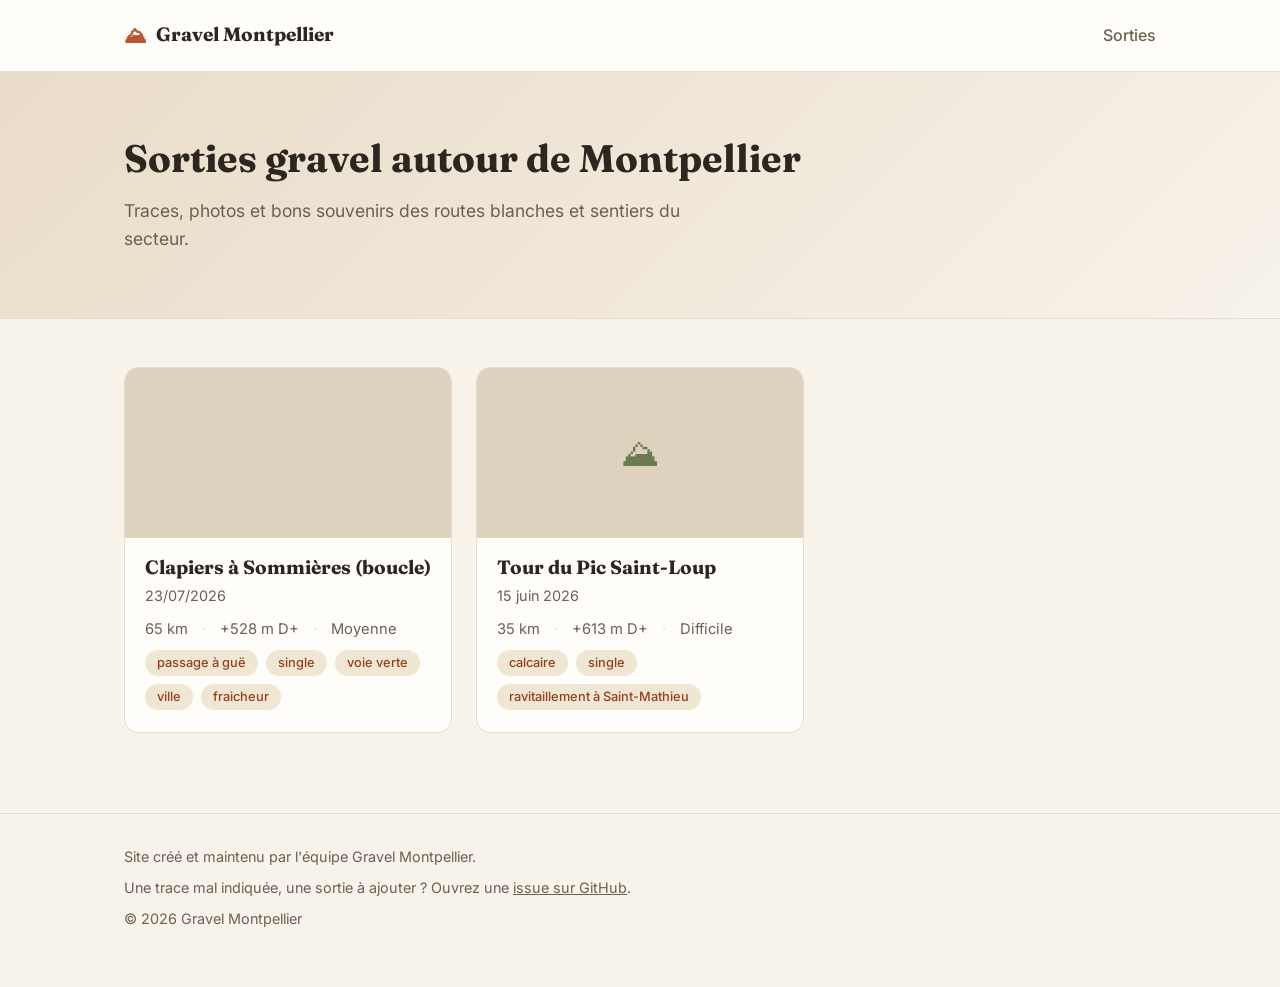
==== public/index.html @ 765e838c "add panormax" ====
<!DOCTYPE html>
<html lang="fr">
<head>
  <meta charset="UTF-8">
  <meta name="viewport" content="width=device-width, initial-scale=1.0">
  <title>Gravel Montpellier · Gravel Montpellier</title>
  <link rel="stylesheet" href="static/style.css">
  <link rel="preconnect" href="https://fonts.googleapis.com">
  <link href="https://fonts.googleapis.com/css2?family=Fraunces:wght@600;700&family=Inter:wght@400;500;600&display=swap" rel="stylesheet">
</head>
<body>
  <header class="site-header">
    <div class="wrap">
      <a class="brand" href="index.html">
        <span class="brand-mark">⛰</span>
        <span>Gravel Montpellier</span>
      </a>
      <nav>
        <a href="index.html">Sorties</a>
      </nav>
    </div>
  </header>

  <script src="static/script.js"></script>

  <main>
    
<section class="hero">
  <div class="wrap">
    <h1>Sorties gravel autour de Montpellier</h1>
    <p class="hero-sub">Traces, photos et bons souvenirs des routes blanches et sentiers du secteur.</p>
  </div>
</section>

<section class="wrap">
  
  <div class="ride-grid">
    
    <a class="ride-card" href="rides/clapiers-sommieres/index.html">
      
        <div class="ride-card-photo" style="background-image:url('rides/clapiers-sommieres/photos/PXL_20260221_072934009.MP.jpg')"></div>
      
      <div class="ride-card-body">
        <h2>Clapiers à Sommières (boucle)</h2>
        <p class="ride-card-date">23/07/2026</p>
        <ul class="ride-stats">
          <li>65 km</li>
          <li>+528 m D+</li>
          <li>Moyenne</li>
        </ul>
        
        <div class="ride-tags">
          <span class="tag">passage à guë</span><span class="tag">single</span><span class="tag">voie verte</span><span class="tag">ville</span><span class="tag">fraicheur</span>
        </div>
        
      </div>
    </a>
    
    <a class="ride-card" href="rides/exemple-pic-saint-loup/index.html">
      
        <div class="ride-card-photo ride-card-photo--placeholder">⛰</div>
      
      <div class="ride-card-body">
        <h2>Tour du Pic Saint-Loup</h2>
        <p class="ride-card-date">15 juin 2026</p>
        <ul class="ride-stats">
          <li>35 km</li>
          <li>+613 m D+</li>
          <li>Difficile</li>
        </ul>
        
        <div class="ride-tags">
          <span class="tag">calcaire</span><span class="tag">single</span><span class="tag">ravitaillement à Saint-Mathieu</span>
        </div>
        
      </div>
    </a>
    
  </div>
  
</section>

  </main>

  <footer class="site-footer">
    <div class="wrap">
      <p>Site créé et maintenu par l&#39;équipe Gravel Montpellier.</p>
<p>Une trace mal indiquée, une sortie à ajouter ? Ouvrez une <a href="https://github.com/" target="_blank" rel="noopener">issue sur GitHub</a>.</p>
<p>© 2026 Gravel Montpellier</p>

    </div>
  </footer>

</body>
</html>
---- public/static/style.css ----
:root {
  --cream: #f7f2ea;
  --paper: #fffdf9;
  --ink: #2b2620;
  --ink-soft: #6b6053;
  --terracotta: #b8562f;
  --terracotta-dark: #93411f;
  --olive: #6b7a4f;
  --line: #e6ddce;
  --radius: 14px;
}

* { box-sizing: border-box; }

body {
  margin: 0;
  font-family: 'Inter', system-ui, sans-serif;
  background: var(--cream);
  color: var(--ink);
  line-height: 1.55;
}

h1, h2, h3 {
  font-family: 'Fraunces', Georgia, serif;
  font-weight: 700;
  line-height: 1.15;
  margin: 0 0 0.4em;
}

a { color: var(--terracotta-dark); text-decoration: none; }
a:hover { text-decoration: underline; }

.wrap {
  max-width: 1080px;
  margin: 0 auto;
  padding: 0 24px;
}

/* Header */
.site-header {
  background: var(--paper);
  border-bottom: 1px solid var(--line);
}
.site-header .wrap {
  display: flex;
  align-items: center;
  justify-content: space-between;
  padding-top: 18px;
  padding-bottom: 18px;
}
.brand {
  display: flex;
  align-items: center;
  gap: 10px;
  font-family: 'Fraunces', serif;
  font-weight: 700;
  font-size: 1.2rem;
  color: var(--ink);
}
.brand:hover { text-decoration: none; }
.brand-mark { color: var(--terracotta); font-size: 1.4rem; }
.site-header nav a {
  color: var(--ink-soft);
  font-weight: 500;
  margin-left: 20px;
}

/* Hero */
.hero {
  background: linear-gradient(135deg, #e9dcc8, var(--cream));
  padding: 64px 0 48px;
  border-bottom: 1px solid var(--line);
}
.hero h1 { font-size: 2.4rem; max-width: 720px; }
.hero-sub { color: var(--ink-soft); font-size: 1.1rem; max-width: 560px; }

.empty { color: var(--ink-soft); padding: 48px 0; }

/* Ride grid / cards */
.ride-grid {
  display: grid;
  grid-template-columns: repeat(auto-fill, minmax(280px, 1fr));
  gap: 24px;
  padding: 48px 0;
}
.ride-card {
  background: var(--paper);
  border: 1px solid var(--line);
  border-radius: var(--radius);
  overflow: hidden;
  color: var(--ink);
  display: flex;
  flex-direction: column;
  transition: transform 0.15s ease, box-shadow 0.15s ease;
}
.ride-card:hover {
  text-decoration: none;
  transform: translateY(-3px);
  box-shadow: 0 10px 24px rgba(43, 38, 32, 0.08);
}
.ride-card-photo {
  height: 170px;
  background-size: cover;
  background-position: center;
  background-color: #ddd2bd;
}
.ride-card-photo--placeholder {
  display: flex;
  align-items: center;
  justify-content: center;
  font-size: 2.4rem;
  color: var(--olive);
}
.ride-card-body { padding: 18px 20px 22px; }
.ride-card-body h2 { font-size: 1.2rem; }
.ride-card-date { color: var(--ink-soft); font-size: 0.9rem; margin: 0 0 10px; }

.ride-stats {
  list-style: none;
  display: flex;
  flex-wrap: wrap;
  gap: 8px 14px;
  margin: 0 0 10px;
  padding: 0;
  font-size: 0.92rem;
  color: var(--ink-soft);
}
.ride-stats li:not(:last-child)::after {
  content: '·';
  margin-left: 14px;
  color: var(--line);
}
.ride-stats--big {
  font-size: 1.05rem;
  margin: 14px 0 6px;
}

.ride-tags { display: flex; flex-wrap: wrap; gap: 8px; margin-top: 4px; }
.tag {
  background: #efe6d4;
  color: var(--terracotta-dark);
  border-radius: 999px;
  padding: 3px 12px;
  font-size: 0.8rem;
  font-weight: 500;
}

/* Ride detail */
.ride { padding: 48px 0 64px; }
.back { margin-bottom: 8px; }
.back a { color: var(--ink-soft); font-size: 0.92rem; }
.ride h1 { font-size: 2.1rem; margin-top: 4px; }

.ride-map {
  height: 420px;
  border-radius: var(--radius);
  margin: 24px 0;
  border: 1px solid var(--line);
}

.gpx-download { margin-top: -10px; }

.ride-body { max-width: 720px; margin-top: 24px; }
.ride-body h2 { font-size: 1.4rem; margin-top: 1.4em; }
.ride-body p { margin: 0 0 1em; }
.ride-body ul { padding-left: 1.2em; }

.gallery {
  display: grid;
  grid-template-columns: repeat(auto-fill, minmax(160px, 1fr));
  gap: 12px;
  margin-top: 32px;
}
.gallery-item img {
  width: 100%;
  height: 140px;
  object-fit: cover;
  border-radius: 10px;
  border: 1px solid var(--line);
  display: block;
}

/* Footer */
.site-footer {
  border-top: 1px solid var(--line);
  padding: 32px 0 48px;
  margin-top: 32px;
  color: var(--ink-soft);
  font-size: 0.9rem;
}
.site-footer a { color: var(--ink-soft); text-decoration: underline; }
.site-footer p { margin: 0 0 0.6em; }

@media (max-width: 600px) {
  .hero { padding: 44px 0 32px; }
  .hero h1 { font-size: 1.8rem; }
  .ride-map { height: 300px; }
}

/* Marqueurs carte (POI, photo, panoramax) */
.gm-marker {
  width: 28px;
  height: 28px;
  border-radius: 50% 50% 50% 0;
  transform: rotate(-45deg);
  border: 2px solid var(--paper);
  box-shadow: 0 2px 6px rgba(43, 38, 32, 0.35);
  background: var(--terracotta);
  display: flex;
  align-items: center;
  justify-content: center;
}
.gm-marker::after {
  content: '';
  display: block;
  width: 10px;
  height: 10px;
  transform: rotate(45deg);
}
.gm-marker--generic { background: var(--terracotta); }
.gm-marker--water    { background: #3d7ea6; }
.gm-marker--food     { background: #b8562f; }
.gm-marker--danger   { background: #b5342a; }
.gm-marker--viewpoint{ background: var(--olive); }
.gm-marker--photo    { background: #4a4238; }
.gm-marker--panoramax{ background: #6b3fa0; }

/* Modale générique (photo / panoramax) */
.gm-modal {
  position: fixed;
  inset: 0;
  z-index: 1000;
  display: none;
}
.gm-modal--open { display: block; }
.gm-modal-backdrop {
  position: absolute;
  inset: 0;
  background: rgba(20, 17, 13, 0.82);
}
.gm-modal-body {
  position: relative;
  z-index: 1;
  max-width: min(920px, 92vw);
  max-height: 88vh;
  margin: 6vh auto 0;
  display: flex;
  align-items: center;
  justify-content: center;
}
.gm-modal-close {
  position: absolute;
  top: 18px;
  right: 24px;
  z-index: 2;
  background: transparent;
  border: none;
  color: #fff;
  font-size: 2rem;
  line-height: 1;
  cursor: pointer;
}
body.gm-modal-lock { overflow: hidden; }

.gm-lightbox { text-align: center; }
.gm-lightbox img {
  max-width: 92vw;
  max-height: 78vh;
  border-radius: 8px;
  display: block;
  margin: 0 auto;
}
.gm-lightbox-caption {
  color: #f2ece0;
  margin-top: 12px;
  font-size: 0.95rem;
}

.gm-panoramax {
  width: min(880px, 90vw);
  height: min(560px, 70vh);
}
.gm-panoramax pnx-photo-viewer {
  width: 100%;
  height: 100%;
  display: block;
  border-radius: 8px;
  overflow: hidden;
}
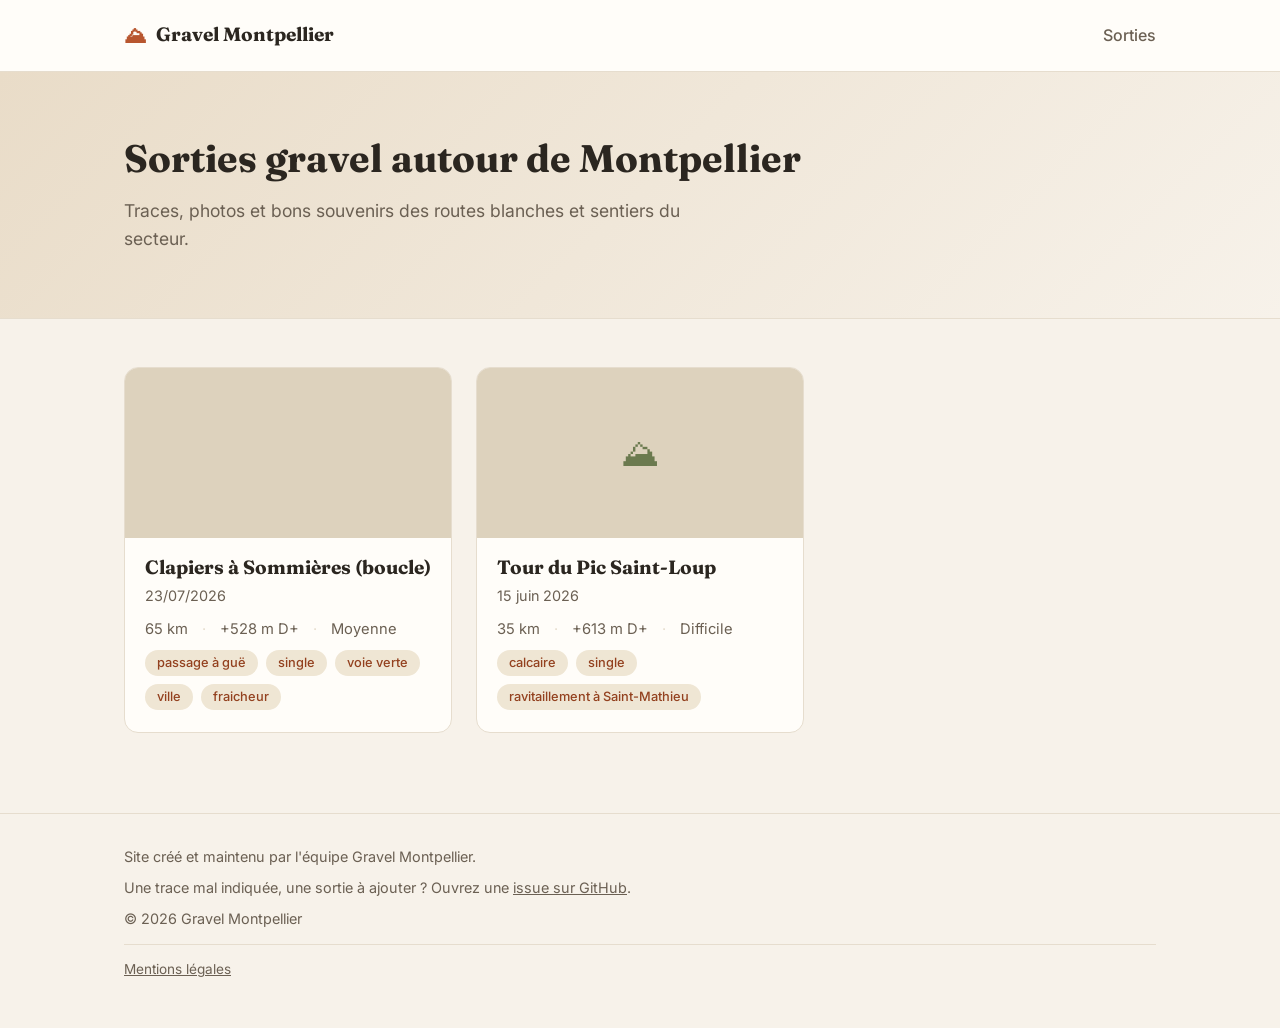
==== commit 7a80463a: "add features" ====
--- a/public/index.html
+++ b/public/index.html
@@ -5,6 +5,9 @@
   <meta charset="UTF-8">
   <meta name="viewport" content="width=device-width, initial-scale=1.0">
   <title>Gravel Montpellier · Gravel Montpellier</title>
+  
+  
+  
   <link rel="stylesheet" href="static/style.css">
   <link rel="preconnect" href="https://fonts.googleapis.com">
   <link href="https://fonts.googleapis.com/css2?family=Fraunces:wght@600;700&family=Inter:wght@400;500;600&display=swap" rel="stylesheet">
@@ -21,7 +24,6 @@
       </nav>
     </div>
   </header>
-
   <script src="static/script.js"></script>
 
   <main>
@@ -89,6 +91,9 @@
 <p>Une trace mal indiquée, une sortie à ajouter ? Ouvrez une <a href="https://github.com/" target="_blank" rel="noopener">issue sur GitHub</a>.</p>
 <p>© 2026 Gravel Montpellier</p>
 
+      <nav class="footer-legal-nav">
+        <a href="mentions-legales.html">Mentions légales</a>
+      </nav>
     </div>
   </footer>
 
--- a/public/static/style.css
+++ b/public/static/style.css
@@ -160,6 +160,34 @@
 
 .gpx-download { margin-top: -10px; }
 
+/* Profil altimétrique */
+.elevation-wrap { margin: 24px 0; }
+.elevation-title { font-size: 1.1rem; margin-bottom: 10px; }
+.elevation-profile {
+  width: 100%;
+  height: auto;
+  display: block;
+  background: var(--paper);
+  border: 1px solid var(--line);
+  border-radius: var(--radius);
+}
+.elevation-axis { stroke: var(--line); stroke-width: 1; }
+.elevation-area { fill: rgba(184, 86, 47, 0.16); }
+.elevation-line { stroke: var(--terracotta); stroke-width: 2; }
+.elevation-label {
+  font-size: 10px;
+  fill: var(--ink-soft);
+  font-family: 'Inter', system-ui, sans-serif;
+}
+.elevation-label--km { text-anchor: middle; }
+.elevation-label--end { text-anchor: end; }
+.elevation-marker { stroke: var(--paper); stroke-width: 1.5; cursor: pointer; }
+.elevation-marker--water     { fill: #3d7ea6; }
+.elevation-marker--food      { fill: #b8562f; }
+.elevation-marker--danger    { fill: #b5342a; }
+.elevation-marker--viewpoint { fill: var(--olive); }
+.elevation-marker--generic   { fill: var(--terracotta); }
+
 .ride-body { max-width: 720px; margin-top: 24px; }
 .ride-body h2 { font-size: 1.4rem; margin-top: 1.4em; }
 .ride-body p { margin: 0 0 1em; }
@@ -190,6 +218,108 @@
 }
 .site-footer a { color: var(--ink-soft); text-decoration: underline; }
 .site-footer p { margin: 0 0 0.6em; }
+.footer-legal-nav {
+  margin-top: 14px;
+  padding-top: 14px;
+  border-top: 1px solid var(--line);
+  font-size: 0.85rem;
+}
+
+/* Bandeau d'avertissement sur les pages de sortie */
+.disclaimer {
+  background: #fbf1de;
+  border: 1px solid #e7cd9a;
+  color: #6b4e1f;
+  border-radius: 10px;
+  padding: 14px 18px;
+  font-size: 0.9rem;
+  margin: 20px 0;
+}
+.disclaimer a { color: #6b4e1f; text-decoration: underline; }
+
+/* Bloc de partage */
+.share-bar {
+  display: flex;
+  flex-wrap: wrap;
+  align-items: center;
+  gap: 8px;
+  margin: 18px 0;
+}
+.share-label {
+  color: var(--ink-soft);
+  font-size: 0.88rem;
+  margin-right: 4px;
+}
+.share-btn {
+  display: inline-flex;
+  align-items: center;
+  border: 1px solid var(--line);
+  border-radius: 999px;
+  padding: 6px 14px;
+  font-size: 0.85rem;
+  font-weight: 500;
+  font-family: inherit;
+  color: var(--ink);
+  background: var(--paper);
+  cursor: pointer;
+  transition: background 0.15s ease, color 0.15s ease, border-color 0.15s ease;
+}
+.share-btn:hover { text-decoration: none; }
+.share-btn--fb:hover   { background: #1877f2; border-color: #1877f2; color: #fff; }
+.share-btn--wa:hover   { background: #25d366; border-color: #25d366; color: #fff; }
+.share-btn--x:hover    { background: #14171a; border-color: #14171a; color: #fff; }
+.share-btn--mail:hover { background: var(--olive); border-color: var(--olive); color: #fff; }
+.share-btn--copy:hover { background: var(--terracotta); border-color: var(--terracotta); color: #fff; }
+.share-btn--copied     { background: var(--olive); border-color: var(--olive); color: #fff; }
+
+/* Page Mentions légales */
+.legal { padding: 48px 0 64px; max-width: 760px; }
+.legal-body h2 { font-size: 1.3rem; margin-top: 1.6em; }
+.legal-body p { margin: 0 0 1em; }
+.legal-body ul { padding-left: 1.2em; }
+.legal-body li { margin-bottom: 0.4em; }
+
+/* Synthèse ravitaillement (points d'eau / boulangeries) */
+.supplies {
+  max-width: 720px;
+  margin-top: 32px;
+  padding-top: 24px;
+  border-top: 1px solid var(--line);
+}
+.supplies h2 { font-size: 1.25rem; }
+.supplies-list {
+  list-style: none;
+  padding: 0;
+  margin: 12px 0 0;
+  display: flex;
+  flex-direction: column;
+  gap: 8px;
+}
+.supplies-item {
+  display: flex;
+  align-items: baseline;
+  flex-wrap: wrap;
+  gap: 8px;
+  background: var(--paper);
+  border: 1px solid var(--line);
+  border-radius: 10px;
+  padding: 10px 14px;
+  font-size: 0.92rem;
+}
+.supplies-icon::before { font-size: 1rem; }
+.supplies-item--water .supplies-icon::before { content: '💧'; }
+.supplies-item--food  .supplies-icon::before { content: '🥐'; }
+.supplies-km {
+  font-weight: 600;
+  color: var(--terracotta-dark);
+  white-space: nowrap;
+}
+.supplies-label { font-weight: 500; }
+.supplies-note {
+  color: var(--ink-soft);
+  font-size: 0.88rem;
+  flex-basis: 100%;
+}
 
 @media (max-width: 600px) {
   .hero { padding: 44px 0 32px; }
@@ -211,19 +341,31 @@
   justify-content: center;
 }
 .gm-marker::after {
-  content: '';
+  content: '📍';
   display: block;
-  width: 10px;
-  height: 10px;
+  font-size: 13px;
+  line-height: 1;
   transform: rotate(45deg);
 }
 .gm-marker--generic { background: var(--terracotta); }
 .gm-marker--water    { background: #3d7ea6; }
+.gm-marker--water::after     { content: '💧'; }
 .gm-marker--food     { background: #b8562f; }
+.gm-marker--food::after      { content: '🥐'; }
 .gm-marker--danger   { background: #b5342a; }
+.gm-marker--danger::after    { content: '⚠️'; }
 .gm-marker--viewpoint{ background: var(--olive); }
+.gm-marker--viewpoint::after { content: '👁️'; }
 .gm-marker--photo    { background: #4a4238; }
+.gm-marker--photo::after     { content: '📷'; }
 .gm-marker--panoramax{ background: #6b3fa0; }
+.gm-marker--panoramax::after { content: '🧭'; }
+.gm-marker--start        { background: #3f8f4f; }
+.gm-marker--start::after     { content: '🚩'; }
+.gm-marker--finish       { background: #b5342a; }
+.gm-marker--finish::after    { content: '🏁'; }
+.gm-marker--start-finish { background: #3f8f4f; }
+.gm-marker--start-finish::after { content: '🚩'; }
 
 /* Modale générique (photo / panoramax) */
 .gm-modal {
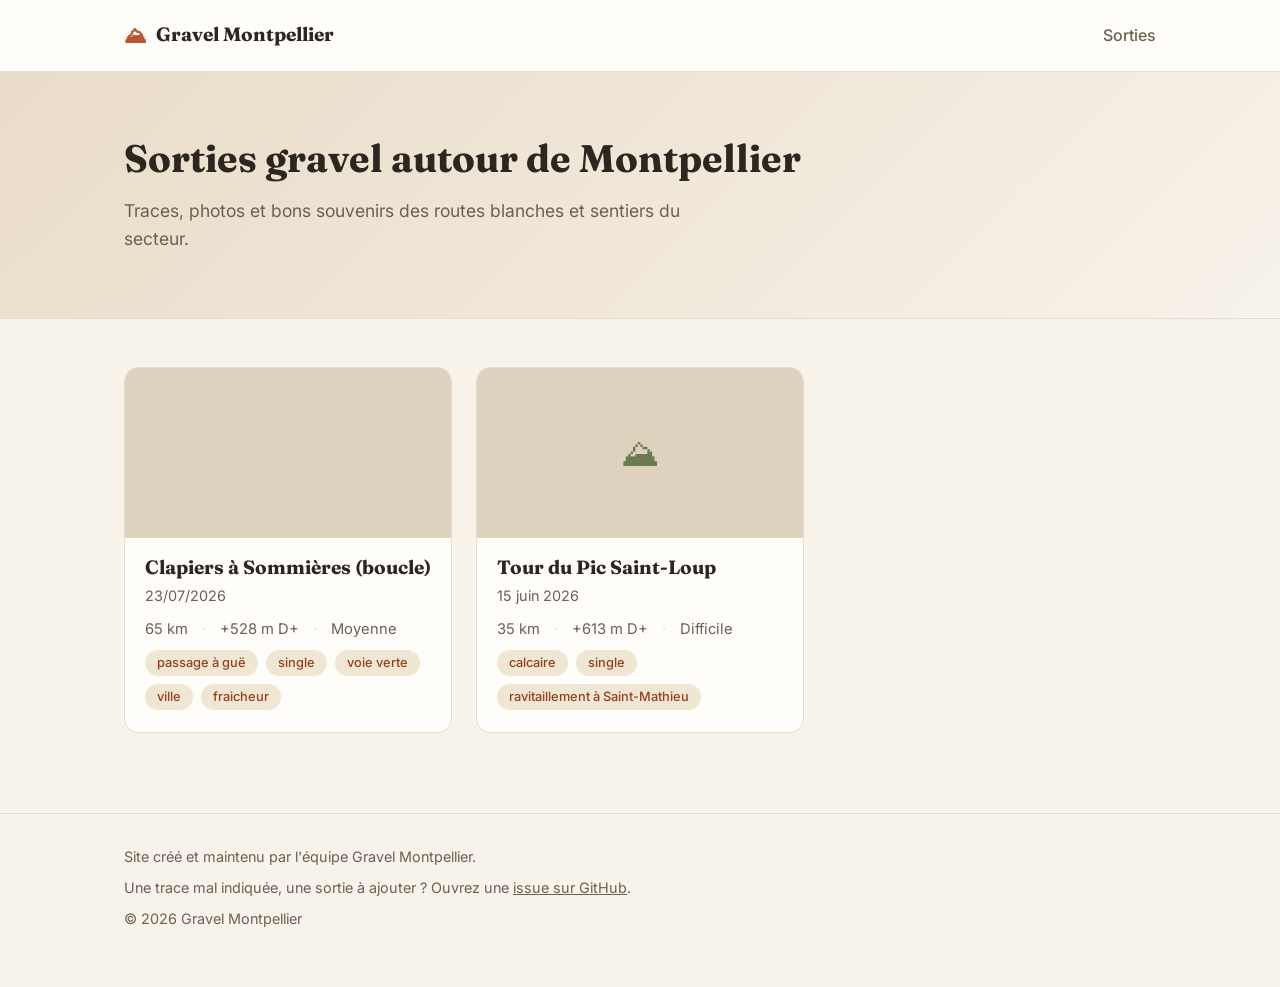
==== commit 610586a2: "features" ====
--- a/public/index.html
+++ b/public/index.html
@@ -5,9 +5,6 @@
   <meta charset="UTF-8">
   <meta name="viewport" content="width=device-width, initial-scale=1.0">
   <title>Gravel Montpellier · Gravel Montpellier</title>
-  
-  
-  
   <link rel="stylesheet" href="static/style.css">
   <link rel="preconnect" href="https://fonts.googleapis.com">
   <link href="https://fonts.googleapis.com/css2?family=Fraunces:wght@600;700&family=Inter:wght@400;500;600&display=swap" rel="stylesheet">
@@ -24,6 +21,7 @@
       </nav>
     </div>
   </header>
+
   <script src="static/script.js"></script>
 
   <main>
@@ -91,9 +89,6 @@
 <p>Une trace mal indiquée, une sortie à ajouter ? Ouvrez une <a href="https://github.com/" target="_blank" rel="noopener">issue sur GitHub</a>.</p>
 <p>© 2026 Gravel Montpellier</p>
 
-      <nav class="footer-legal-nav">
-        <a href="mentions-legales.html">Mentions légales</a>
-      </nav>
     </div>
   </footer>
 
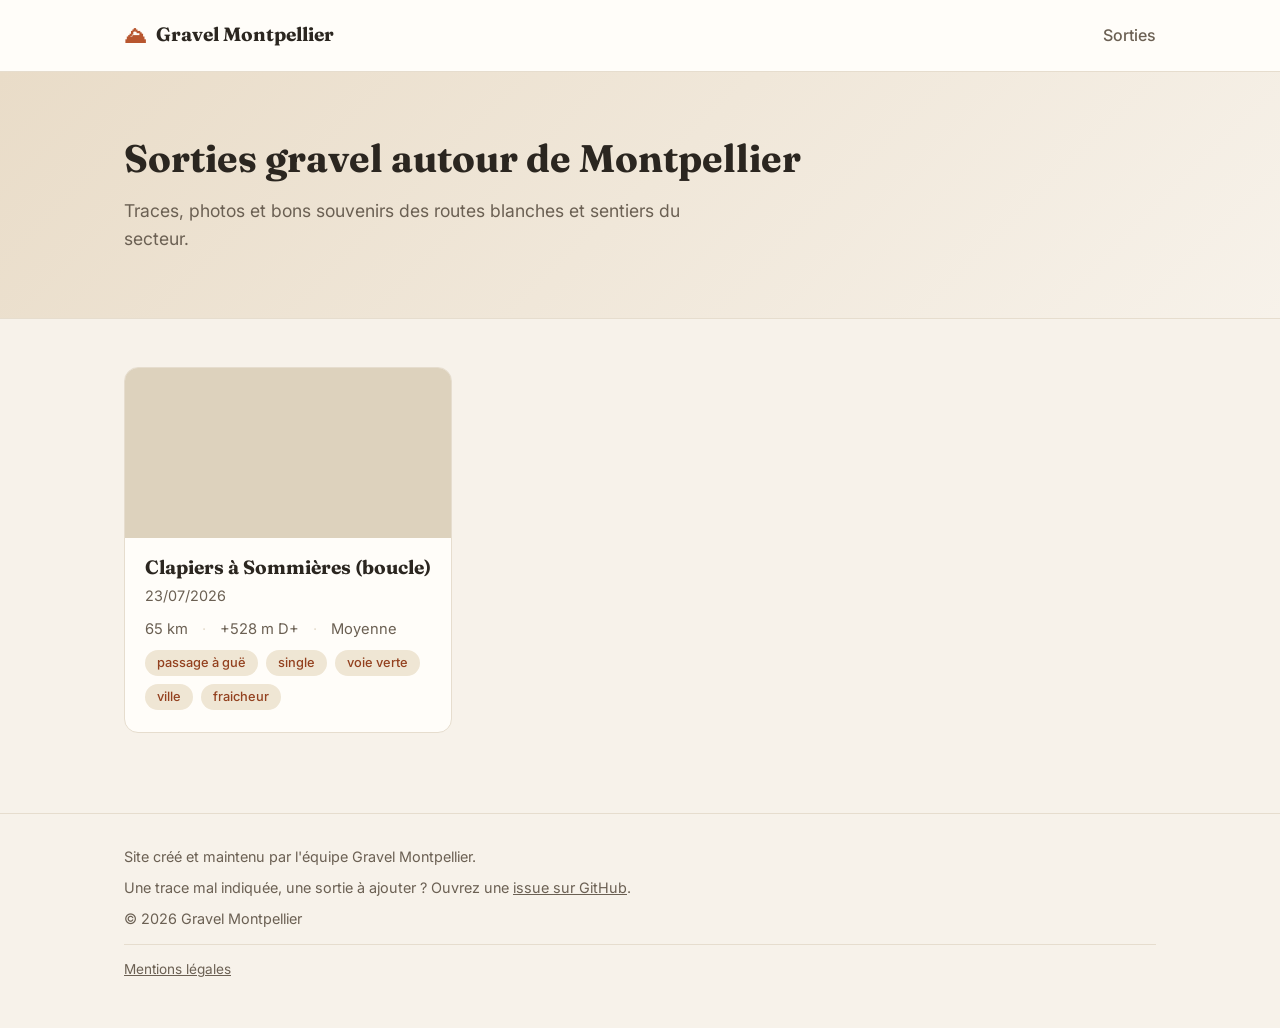
==== commit 1d498053: "type" ====
--- a/public/index.html
+++ b/public/index.html
@@ -5,6 +5,9 @@
   <meta charset="UTF-8">
   <meta name="viewport" content="width=device-width, initial-scale=1.0">
   <title>Gravel Montpellier · Gravel Montpellier</title>
+  
+  
+  
   <link rel="stylesheet" href="static/style.css">
   <link rel="preconnect" href="https://fonts.googleapis.com">
   <link href="https://fonts.googleapis.com/css2?family=Fraunces:wght@600;700&family=Inter:wght@400;500;600&display=swap" rel="stylesheet">
@@ -21,8 +24,6 @@
       </nav>
     </div>
   </header>
-
-  <script src="static/script.js"></script>
 
   <main>
     
@@ -57,26 +58,6 @@
       </div>
     </a>
     
-    <a class="ride-card" href="rides/exemple-pic-saint-loup/index.html">
-      
-        <div class="ride-card-photo ride-card-photo--placeholder">⛰</div>
-      
-      <div class="ride-card-body">
-        <h2>Tour du Pic Saint-Loup</h2>
-        <p class="ride-card-date">15 juin 2026</p>
-        <ul class="ride-stats">
-          <li>35 km</li>
-          <li>+613 m D+</li>
-          <li>Difficile</li>
-        </ul>
-        
-        <div class="ride-tags">
-          <span class="tag">calcaire</span><span class="tag">single</span><span class="tag">ravitaillement à Saint-Mathieu</span>
-        </div>
-        
-      </div>
-    </a>
-    
   </div>
   
 </section>
@@ -89,8 +70,12 @@
 <p>Une trace mal indiquée, une sortie à ajouter ? Ouvrez une <a href="https://github.com/" target="_blank" rel="noopener">issue sur GitHub</a>.</p>
 <p>© 2026 Gravel Montpellier</p>
 
+      <nav class="footer-legal-nav">
+        <a href="mentions-legales.html">Mentions légales</a>
+      </nav>
     </div>
   </footer>
 
+  <script src="static/script.js"></script>
 </body>
 </html>
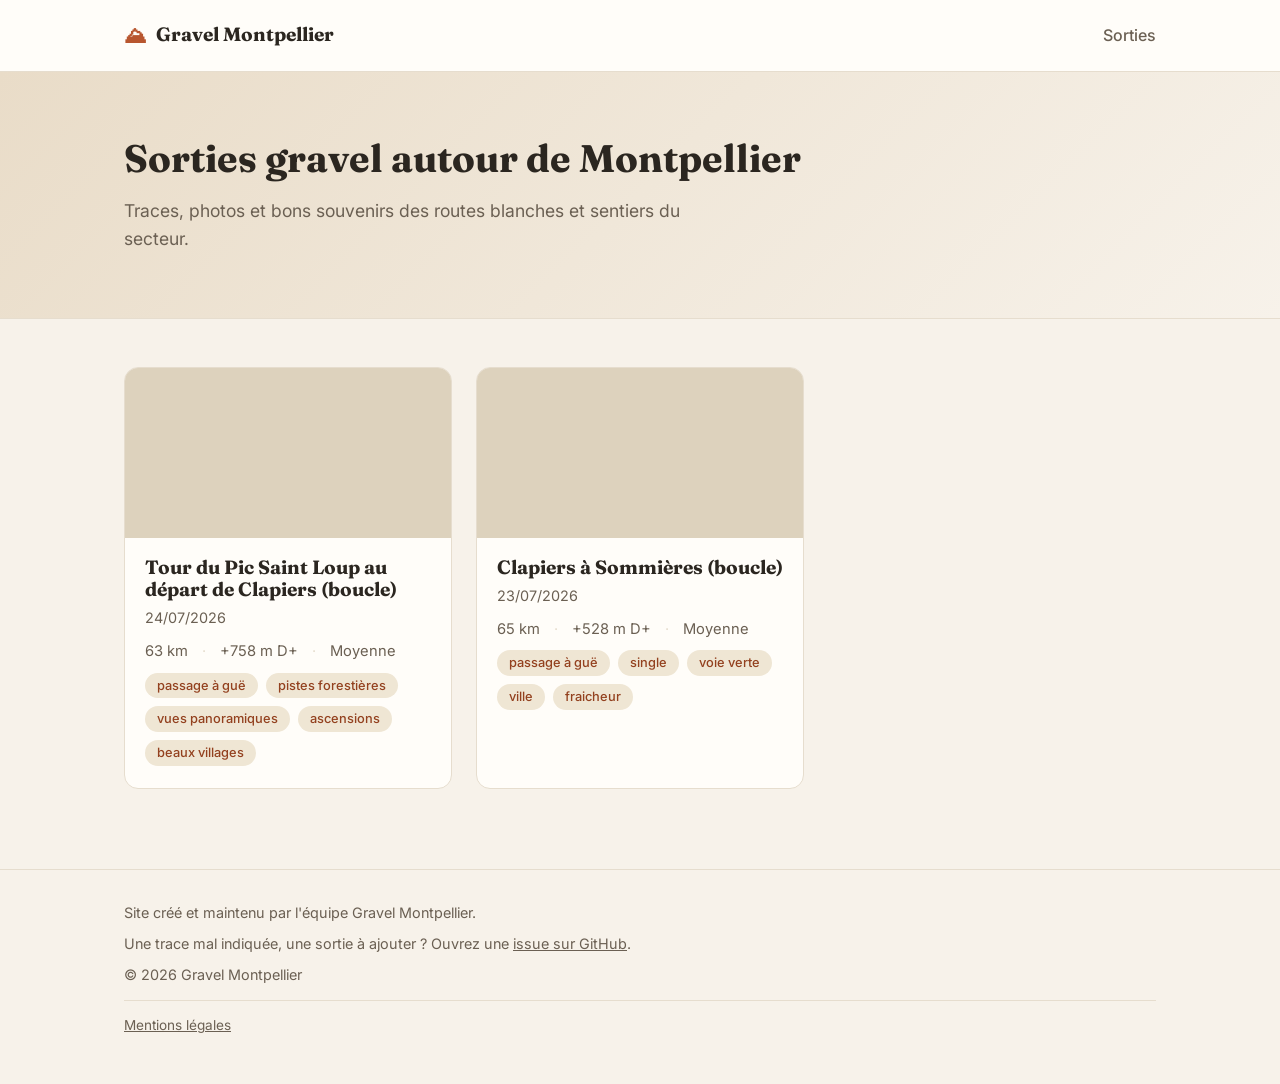
==== commit 5737118c: "add tour pic" ====
--- a/public/index.html
+++ b/public/index.html
@@ -24,6 +24,7 @@
       </nav>
     </div>
   </header>
+  <script src="static/script.js"></script>
 
   <main>
     
@@ -38,9 +39,29 @@
   
   <div class="ride-grid">
     
+    <a class="ride-card" href="rides/clapiers-tour-picsaintloup/index.html">
+      
+        <div class="ride-card-photo" style="background-image:url('rides/clapiers-tour-picsaintloup/photos/PXL_20241019_070126155.jpg')"></div>
+      
+      <div class="ride-card-body">
+        <h2>Tour du Pic Saint Loup au départ de Clapiers (boucle)</h2>
+        <p class="ride-card-date">24/07/2026</p>
+        <ul class="ride-stats">
+          <li>63 km</li>
+          <li>+758 m D+</li>
+          <li>Moyenne</li>
+        </ul>
+        
+        <div class="ride-tags">
+          <span class="tag">passage à guë</span><span class="tag">pistes forestières</span><span class="tag">vues panoramiques</span><span class="tag">ascensions</span><span class="tag">beaux villages</span>
+        </div>
+        
+      </div>
+    </a>
+    
     <a class="ride-card" href="rides/clapiers-sommieres/index.html">
       
-        <div class="ride-card-photo" style="background-image:url('rides/clapiers-sommieres/photos/PXL_20260221_072934009.MP.jpg')"></div>
+        <div class="ride-card-photo" style="background-image:url('rides/clapiers-sommieres/photos/0.jpg')"></div>
       
       <div class="ride-card-body">
         <h2>Clapiers à Sommières (boucle)</h2>
@@ -76,6 +97,5 @@
     </div>
   </footer>
 
-  <script src="static/script.js"></script>
 </body>
 </html>
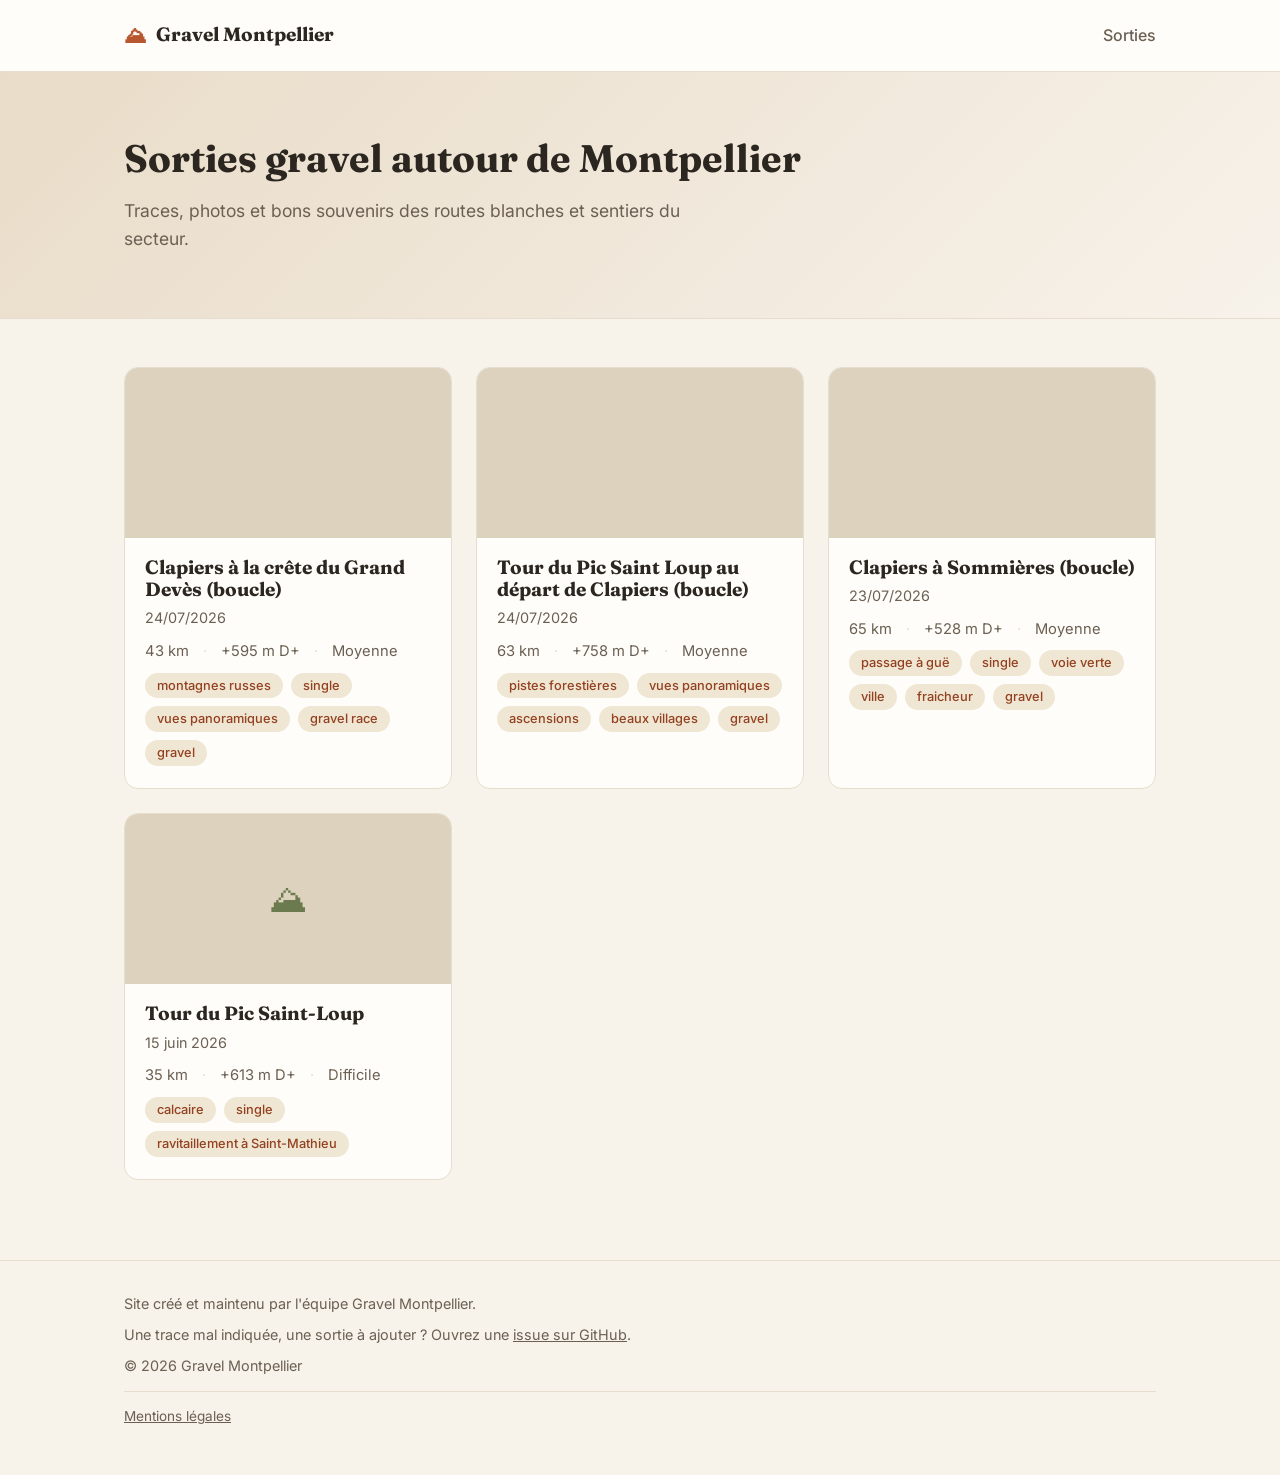
==== commit 50f1d1e3: "add grand deves" ====
--- a/public/index.html
+++ b/public/index.html
@@ -13,6 +13,8 @@
   <link href="https://fonts.googleapis.com/css2?family=Fraunces:wght@600;700&family=Inter:wght@400;500;600&display=swap" rel="stylesheet">
 </head>
 <body>
+  <script src="static/script.js"></script>
+
   <header class="site-header">
     <div class="wrap">
       <a class="brand" href="index.html">
@@ -24,7 +26,6 @@
       </nav>
     </div>
   </header>
-  <script src="static/script.js"></script>
 
   <main>
     
@@ -38,6 +39,26 @@
 <section class="wrap">
   
   <div class="ride-grid">
+    
+    <a class="ride-card" href="rides/clapiers-granddeves/index.html">
+      
+        <div class="ride-card-photo" style="background-image:url('rides/clapiers-granddeves/photos/PXL_20230326_071713373.jpg')"></div>
+      
+      <div class="ride-card-body">
+        <h2>Clapiers à la crête du Grand Devès (boucle)</h2>
+        <p class="ride-card-date">24/07/2026</p>
+        <ul class="ride-stats">
+          <li>43 km</li>
+          <li>+595 m D+</li>
+          <li>Moyenne</li>
+        </ul>
+        
+        <div class="ride-tags">
+          <span class="tag">montagnes russes</span><span class="tag">single</span><span class="tag">vues panoramiques</span><span class="tag">gravel race</span><span class="tag">gravel</span>
+        </div>
+        
+      </div>
+    </a>
     
     <a class="ride-card" href="rides/clapiers-tour-picsaintloup/index.html">
       
@@ -53,7 +74,7 @@
         </ul>
         
         <div class="ride-tags">
-          <span class="tag">passage à guë</span><span class="tag">pistes forestières</span><span class="tag">vues panoramiques</span><span class="tag">ascensions</span><span class="tag">beaux villages</span>
+          <span class="tag">pistes forestières</span><span class="tag">vues panoramiques</span><span class="tag">ascensions</span><span class="tag">beaux villages</span><span class="tag">gravel</span>
         </div>
         
       </div>
@@ -73,7 +94,27 @@
         </ul>
         
         <div class="ride-tags">
-          <span class="tag">passage à guë</span><span class="tag">single</span><span class="tag">voie verte</span><span class="tag">ville</span><span class="tag">fraicheur</span>
+          <span class="tag">passage à guë</span><span class="tag">single</span><span class="tag">voie verte</span><span class="tag">ville</span><span class="tag">fraicheur</span><span class="tag">gravel</span>
+        </div>
+        
+      </div>
+    </a>
+    
+    <a class="ride-card" href="rides/exemple-pic-saint-loup/index.html">
+      
+        <div class="ride-card-photo ride-card-photo--placeholder">⛰</div>
+      
+      <div class="ride-card-body">
+        <h2>Tour du Pic Saint-Loup</h2>
+        <p class="ride-card-date">15 juin 2026</p>
+        <ul class="ride-stats">
+          <li>35 km</li>
+          <li>+613 m D+</li>
+          <li>Difficile</li>
+        </ul>
+        
+        <div class="ride-tags">
+          <span class="tag">calcaire</span><span class="tag">single</span><span class="tag">ravitaillement à Saint-Mathieu</span>
         </div>
         
       </div>
@@ -96,6 +137,5 @@
       </nav>
     </div>
   </footer>
-
 </body>
 </html>
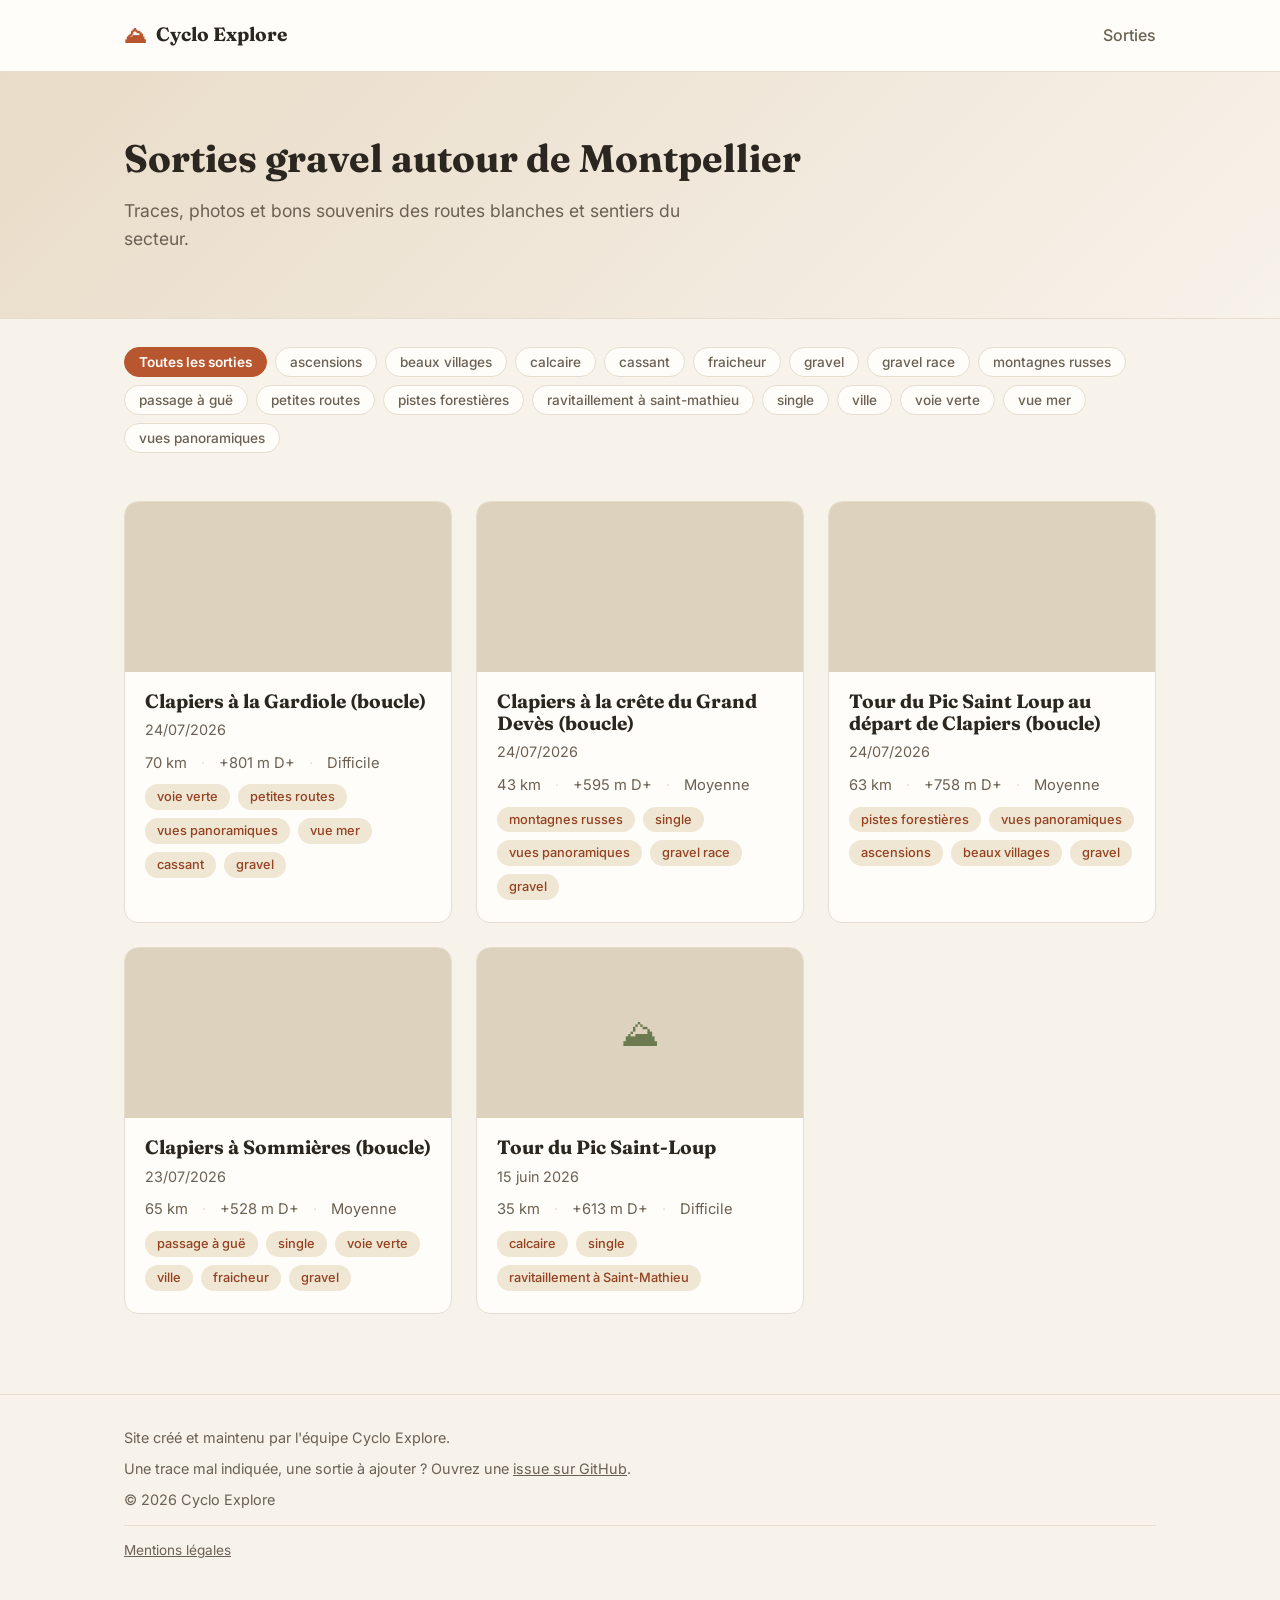
==== commit f94765a9: "add seo" ====
--- a/public/index.html
+++ b/public/index.html
@@ -4,9 +4,23 @@
 <head>
   <meta charset="UTF-8">
   <meta name="viewport" content="width=device-width, initial-scale=1.0">
-  <title>Gravel Montpellier · Gravel Montpellier</title>
-  
-  
+  <title>Cyclo Explore · Cyclo Explore</title>
+  <meta name="description" content="Sorties gravel autour de Montpellier : traces GPX, photos et itinéraires.">
+  <link rel="canonical" href="https://montpellier.cycloexplore.fr/">
+  
+  <meta property="og:type" content="website">
+  <meta property="og:site_name" content="Cyclo Explore">
+  <meta property="og:title" content="Cyclo Explore">
+  <meta property="og:url" content="https://montpellier.cycloexplore.fr/">
+  <meta property="og:description" content="Sorties gravel autour de Montpellier : traces GPX, photos et itinéraires.">
+  
+  <meta name="twitter:card" content="summary">
+  
+  <meta name="twitter:title" content="Cyclo Explore">
+  <meta name="twitter:description" content="Sorties gravel autour de Montpellier : traces GPX, photos et itinéraires.">
+  
+  
+  <script type="application/ld+json">{"@context":"https://schema.org","@type":"WebSite","name":"Cyclo Explore","url":"https://montpellier.cycloexplore.fr/"}</script>
   
   <link rel="stylesheet" href="static/style.css">
   <link rel="preconnect" href="https://fonts.googleapis.com">
@@ -19,7 +33,7 @@
     <div class="wrap">
       <a class="brand" href="index.html">
         <span class="brand-mark">⛰</span>
-        <span>Gravel Montpellier</span>
+        <span>Cyclo Explore</span>
       </a>
       <nav>
         <a href="index.html">Sorties</a>
@@ -38,9 +52,70 @@
 
 <section class="wrap">
   
+  
+  <div class="tag-filter" data-tag-filter>
+    <button type="button" class="tag-filter-btn tag-filter-btn--all is-active" data-tag-all>Toutes les sorties</button>
+    
+    <button type="button" class="tag-filter-btn" data-tag="ascensions">ascensions</button>
+    
+    <button type="button" class="tag-filter-btn" data-tag="beaux villages">beaux villages</button>
+    
+    <button type="button" class="tag-filter-btn" data-tag="calcaire">calcaire</button>
+    
+    <button type="button" class="tag-filter-btn" data-tag="cassant">cassant</button>
+    
+    <button type="button" class="tag-filter-btn" data-tag="fraicheur">fraicheur</button>
+    
+    <button type="button" class="tag-filter-btn" data-tag="gravel">gravel</button>
+    
+    <button type="button" class="tag-filter-btn" data-tag="gravel race">gravel race</button>
+    
+    <button type="button" class="tag-filter-btn" data-tag="montagnes russes">montagnes russes</button>
+    
+    <button type="button" class="tag-filter-btn" data-tag="passage à guë">passage à guë</button>
+    
+    <button type="button" class="tag-filter-btn" data-tag="petites routes">petites routes</button>
+    
+    <button type="button" class="tag-filter-btn" data-tag="pistes forestières">pistes forestières</button>
+    
+    <button type="button" class="tag-filter-btn" data-tag="ravitaillement à saint-mathieu">ravitaillement à saint-mathieu</button>
+    
+    <button type="button" class="tag-filter-btn" data-tag="single">single</button>
+    
+    <button type="button" class="tag-filter-btn" data-tag="ville">ville</button>
+    
+    <button type="button" class="tag-filter-btn" data-tag="voie verte">voie verte</button>
+    
+    <button type="button" class="tag-filter-btn" data-tag="vue mer">vue mer</button>
+    
+    <button type="button" class="tag-filter-btn" data-tag="vues panoramiques">vues panoramiques</button>
+    
+  </div>
+  
+
   <div class="ride-grid">
     
-    <a class="ride-card" href="rides/clapiers-granddeves/index.html">
+    <a class="ride-card" data-tags="voie verte,petites routes,vues panoramiques,vue mer,cassant,gravel" href="rides/clapiers-gardiole/index.html">
+      
+        <div class="ride-card-photo" style="background-image:url('rides/clapiers-gardiole/photos/IMG_20221120_095459.jpg')"></div>
+      
+      <div class="ride-card-body">
+        <h2>Clapiers à la Gardiole (boucle)</h2>
+        <p class="ride-card-date">24/07/2026</p>
+        <ul class="ride-stats">
+          <li>70 km</li>
+          <li>+801 m D+</li>
+          <li>Difficile</li>
+        </ul>
+        
+        <div class="ride-tags">
+          <span class="tag">voie verte</span><span class="tag">petites routes</span><span class="tag">vues panoramiques</span><span class="tag">vue mer</span><span class="tag">cassant</span><span class="tag">gravel</span>
+        </div>
+        
+      </div>
+    </a>
+    
+    <a class="ride-card" data-tags="montagnes russes,single,vues panoramiques,gravel race,gravel" href="rides/clapiers-granddeves/index.html">
       
         <div class="ride-card-photo" style="background-image:url('rides/clapiers-granddeves/photos/PXL_20230326_071713373.jpg')"></div>
       
@@ -60,7 +135,7 @@
       </div>
     </a>
     
-    <a class="ride-card" href="rides/clapiers-tour-picsaintloup/index.html">
+    <a class="ride-card" data-tags="pistes forestières,vues panoramiques,ascensions,beaux villages,gravel" href="rides/clapiers-tour-picsaintloup/index.html">
       
         <div class="ride-card-photo" style="background-image:url('rides/clapiers-tour-picsaintloup/photos/PXL_20241019_070126155.jpg')"></div>
       
@@ -80,7 +155,7 @@
       </div>
     </a>
     
-    <a class="ride-card" href="rides/clapiers-sommieres/index.html">
+    <a class="ride-card" data-tags="passage à guë,single,voie verte,ville,fraicheur,gravel" href="rides/clapiers-sommieres/index.html">
       
         <div class="ride-card-photo" style="background-image:url('rides/clapiers-sommieres/photos/0.jpg')"></div>
       
@@ -100,7 +175,7 @@
       </div>
     </a>
     
-    <a class="ride-card" href="rides/exemple-pic-saint-loup/index.html">
+    <a class="ride-card" data-tags="calcaire,single,ravitaillement à saint-mathieu" href="rides/exemple-pic-saint-loup/index.html">
       
         <div class="ride-card-photo ride-card-photo--placeholder">⛰</div>
       
@@ -121,6 +196,7 @@
     </a>
     
   </div>
+  <p class="tag-filter-empty" data-tag-empty>Aucune sortie ne correspond à ces tags.</p>
   
 </section>
 
@@ -128,9 +204,9 @@
 
   <footer class="site-footer">
     <div class="wrap">
-      <p>Site créé et maintenu par l&#39;équipe Gravel Montpellier.</p>
+      <p>Site créé et maintenu par l&#39;équipe Cyclo Explore.</p>
 <p>Une trace mal indiquée, une sortie à ajouter ? Ouvrez une <a href="https://github.com/" target="_blank" rel="noopener">issue sur GitHub</a>.</p>
-<p>© 2026 Gravel Montpellier</p>
+<p>© 2026 Cyclo Explore</p>
 
       <nav class="footer-legal-nav">
         <a href="mentions-legales.html">Mentions légales</a>
--- a/public/static/style.css
+++ b/public/static/style.css
@@ -76,6 +76,38 @@
 
 .empty { color: var(--ink-soft); padding: 48px 0; }
 
+/* Filtre par tags (accueil) */
+.tag-filter {
+  display: flex;
+  flex-wrap: wrap;
+  gap: 8px;
+  margin: 28px 0 0;
+}
+.tag-filter-btn {
+  border: 1px solid var(--line);
+  background: var(--paper);
+  color: var(--ink-soft);
+  border-radius: 999px;
+  padding: 6px 14px;
+  font-size: 0.85rem;
+  font-weight: 500;
+  font-family: inherit;
+  cursor: pointer;
+  transition: background 0.15s ease, color 0.15s ease, border-color 0.15s ease;
+}
+.tag-filter-btn:hover { border-color: var(--terracotta); }
+.tag-filter-btn.is-active {
+  background: var(--terracotta);
+  border-color: var(--terracotta);
+  color: #fff;
+}
+.tag-filter-btn--all { font-weight: 600; }
+.tag-filter-empty {
+  display: none;
+  color: var(--ink-soft);
+  padding: 24px 0 48px;
+}
+
 /* Ride grid / cards */
 .ride-grid {
   display: grid;
@@ -160,6 +192,43 @@
 
 .gpx-download { margin-top: -10px; }
 
+/* Statistiques de revêtement (route/piste cyclable vs chemin/sentier) */
+.surface-stats { margin: 20px 0; max-width: 480px; }
+.surface-stats-title { font-size: 1.1rem; margin-bottom: 10px; }
+.surface-bar {
+  display: flex;
+  height: 10px;
+  border-radius: 999px;
+  overflow: hidden;
+  background: var(--line);
+}
+.surface-bar-seg { display: block; height: 100%; }
+.surface-bar-seg--paved   { background: #3d7ea6; }
+.surface-bar-seg--unpaved { background: #b8562f; }
+.surface-bar-seg--unknown { background: #ccc3b1; }
+
+.surface-legend {
+  list-style: none;
+  padding: 0;
+  margin: 10px 0 0;
+  font-size: 0.88rem;
+  color: var(--ink-soft);
+  display: flex;
+  flex-direction: column;
+  gap: 4px;
+}
+.surface-legend li { display: flex; align-items: center; gap: 8px; }
+.surface-swatch {
+  display: inline-block;
+  width: 10px;
+  height: 10px;
+  border-radius: 50%;
+  flex-shrink: 0;
+}
+.surface-swatch--paved   { background: #3d7ea6; }
+.surface-swatch--unpaved { background: #b8562f; }
+.surface-swatch--unknown { background: #ccc3b1; }
+
 /* Profil altimétrique */
 .elevation-wrap { margin: 24px 0; }
 .elevation-title { font-size: 1.1rem; margin-bottom: 10px; }
@@ -187,6 +256,25 @@
 .elevation-marker--danger    { fill: #b5342a; }
 .elevation-marker--viewpoint { fill: var(--olive); }
 .elevation-marker--generic   { fill: var(--terracotta); }
+
+.elevation-profile { cursor: crosshair; }
+.elevation-hover-line {
+  stroke: var(--ink);
+  stroke-width: 1;
+  stroke-dasharray: 3 3;
+  pointer-events: none;
+}
+.elevation-hover-dot {
+  fill: var(--terracotta);
+  stroke: var(--paper);
+  stroke-width: 1.5;
+  pointer-events: none;
+}
+.gm-hover-marker {
+  fill: var(--terracotta);
+  stroke: var(--paper);
+  stroke-width: 2;
+}
 
 .ride-body { max-width: 720px; margin-top: 24px; }
 .ride-body h2 { font-size: 1.4rem; margin-top: 1.4em; }
